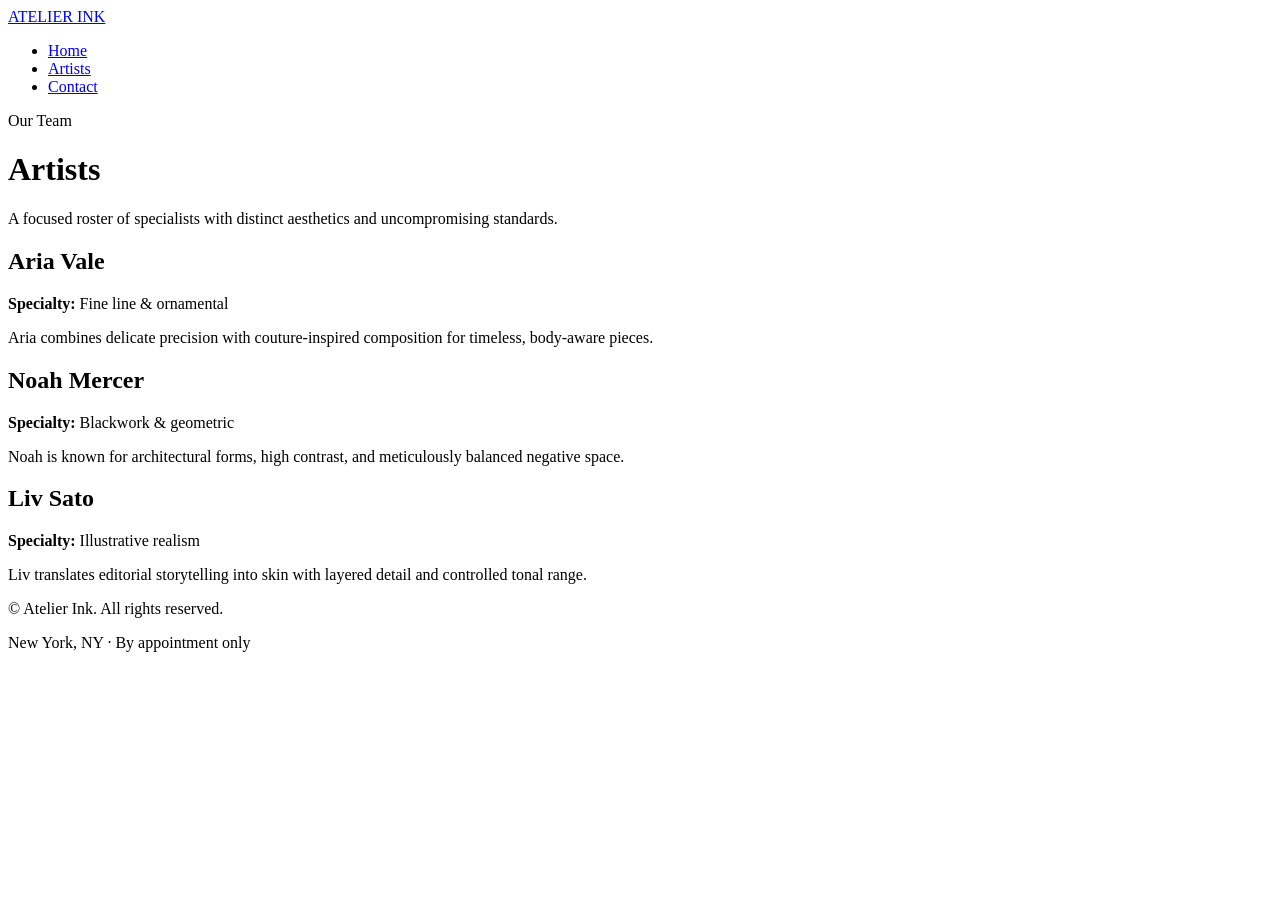
==== artists.html @ 6f8dde99 "Add artists.html with team details and layout" ====
<!doctype html>
<html lang="en">
<head>
  <meta charset="UTF-8" />
  <meta name="viewport" content="width=device-width, initial-scale=1.0" />
  <title>Artists — Atelier Ink</title>
  <meta name="description" content="Meet the artists at Atelier Ink, a premium tattoo studio focused on custom, editorial-quality work." />
  <link rel="stylesheet" href="styles.css" />
</head>
<body>
  <header class="site-header">
    <div class="container nav-wrap">
      <a href="index.html" class="brand">ATELIER INK</a>
      <nav>
        <ul class="nav-links">
          <li><a href="index.html">Home</a></li>
          <li><a href="artists.html" aria-current="page">Artists</a></li>
          <li><a href="contact.html">Contact</a></li>
        </ul>
      </nav>
    </div>
  </header>

  <main class="section">
    <div class="container">
      <p class="eyebrow">Our Team</p>
      <h1>Artists</h1>
      <p class="lead">A focused roster of specialists with distinct aesthetics and uncompromising standards.</p>

      <div class="grid two-col">
        <article class="card">
          <h2>Aria Vale</h2>
          <p><strong>Specialty:</strong> Fine line & ornamental</p>
          <p>Aria combines delicate precision with couture-inspired composition for timeless, body-aware pieces.</p>
        </article>
        <article class="card">
          <h2>Noah Mercer</h2>
          <p><strong>Specialty:</strong> Blackwork & geometric</p>
          <p>Noah is known for architectural forms, high contrast, and meticulously balanced negative space.</p>
        </article>
        <article class="card">
          <h2>Liv Sato</h2>
          <p><strong>Specialty:</strong> Illustrative realism</p>
          <p>Liv translates editorial storytelling into skin with layered detail and controlled tonal range.</p>
        </article>
      </div>
    </div>
  </main>

  <footer class="site-footer">
    <div class="container footer-wrap">
      <p>© <span id="year"></span> Atelier Ink. All rights reserved.</p>
      <p>New York, NY · By appointment only</p>
    </div>
  </footer>

  <script src="script.js"></script>
</body>
</html>
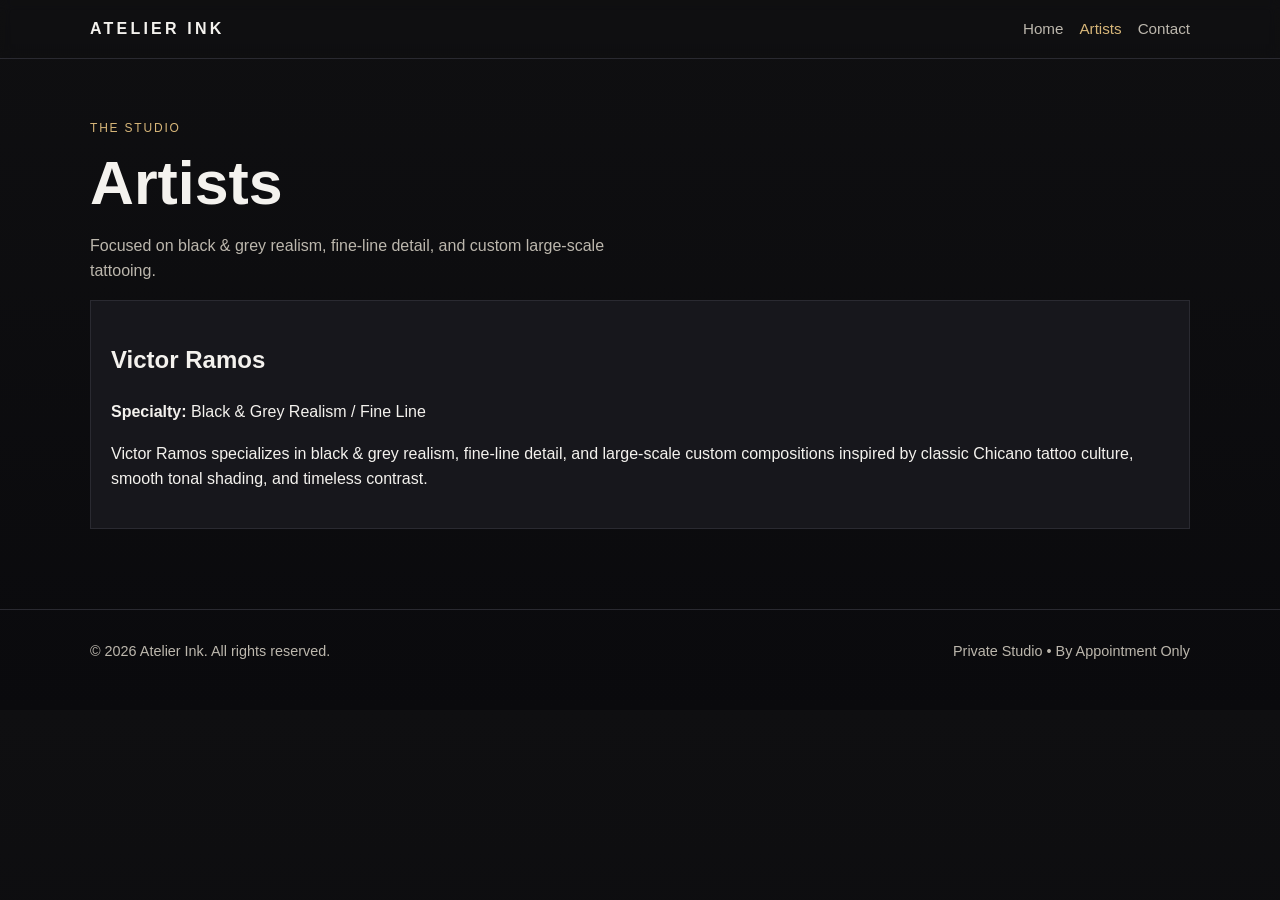
==== commit b74ac55c: "Update site copy across homepage, artists, and contact pages" ====
--- a/artists.html
+++ b/artists.html
@@ -23,25 +23,15 @@
 
   <main class="section">
     <div class="container">
-      <p class="eyebrow">Our Team</p>
+      <p class="eyebrow">THE STUDIO</p>
       <h1>Artists</h1>
-      <p class="lead">A focused roster of specialists with distinct aesthetics and uncompromising standards.</p>
+      <p class="lead">Focused on black & grey realism, fine-line detail, and custom large-scale tattooing.</p>
 
       <div class="grid two-col">
         <article class="card">
-          <h2>Aria Vale</h2>
-          <p><strong>Specialty:</strong> Fine line & ornamental</p>
-          <p>Aria combines delicate precision with couture-inspired composition for timeless, body-aware pieces.</p>
-        </article>
-        <article class="card">
-          <h2>Noah Mercer</h2>
-          <p><strong>Specialty:</strong> Blackwork & geometric</p>
-          <p>Noah is known for architectural forms, high contrast, and meticulously balanced negative space.</p>
-        </article>
-        <article class="card">
-          <h2>Liv Sato</h2>
-          <p><strong>Specialty:</strong> Illustrative realism</p>
-          <p>Liv translates editorial storytelling into skin with layered detail and controlled tonal range.</p>
+          <h2>Victor Ramos</h2>
+          <p><strong>Specialty:</strong> Black & Grey Realism / Fine Line</p>
+          <p>Victor Ramos specializes in black & grey realism, fine-line detail, and large-scale custom compositions inspired by classic Chicano tattoo culture, smooth tonal shading, and timeless contrast.</p>
         </article>
       </div>
     </div>
@@ -50,7 +40,7 @@
   <footer class="site-footer">
     <div class="container footer-wrap">
       <p>© <span id="year"></span> Atelier Ink. All rights reserved.</p>
-      <p>New York, NY · By appointment only</p>
+      <p>Private Studio • By Appointment Only</p>
     </div>
   </footer>
 
--- a/styles.css
+++ b/styles.css
@@ -0,0 +1,217 @@
+:root {
+  --bg: #0f0f11;
+  --panel: #17171c;
+  --text: #f4f2ee;
+  --muted: #bcb7ad;
+  --accent: #d7b679;
+  --line: #2a2a31;
+}
+
+* { box-sizing: border-box; }
+
+body {
+  margin: 0;
+  font-family: "Helvetica Neue", Helvetica, Arial, sans-serif;
+  color: var(--text);
+  background: linear-gradient(180deg, #0f0f11 0%, #0a0a0d 100%);
+  line-height: 1.6;
+}
+
+.container {
+  width: min(1100px, 92vw);
+  margin: 0 auto;
+}
+
+.site-header {
+  border-bottom: 1px solid var(--line);
+  backdrop-filter: blur(6px);
+}
+
+.nav-wrap {
+  display: flex;
+  align-items: center;
+  justify-content: space-between;
+  padding: 1rem 0;
+}
+
+.brand {
+  color: var(--text);
+  text-decoration: none;
+  letter-spacing: 0.2em;
+  font-weight: 700;
+}
+
+.nav-links {
+  list-style: none;
+  display: flex;
+  gap: 1rem;
+  margin: 0;
+  padding: 0;
+}
+
+.nav-links a {
+  color: var(--muted);
+  text-decoration: none;
+  font-size: 0.95rem;
+}
+
+.nav-links a[aria-current="page"],
+.nav-links a:hover {
+  color: var(--accent);
+}
+
+.hero {
+  padding: 6rem 0 4rem;
+}
+
+.eyebrow {
+  text-transform: uppercase;
+  letter-spacing: 0.15em;
+  color: var(--accent);
+  font-size: 0.75rem;
+}
+
+h1 {
+  font-size: clamp(2rem, 5vw, 3.8rem);
+  line-height: 1.1;
+  margin: 0.25rem 0 1rem;
+  max-width: 14ch;
+}
+
+.lead {
+  color: var(--muted);
+  max-width: 60ch;
+}
+
+.hero-actions {
+  display: flex;
+  gap: 0.75rem;
+  flex-wrap: wrap;
+  margin-top: 1.5rem;
+}
+
+.btn {
+  display: inline-block;
+  border: 1px solid var(--accent);
+  text-decoration: none;
+  padding: 0.7rem 1rem;
+  font-size: 0.9rem;
+  letter-spacing: 0.06em;
+}
+
+.btn-primary {
+  background: var(--accent);
+  color: #151515;
+}
+
+.btn-secondary {
+  color: var(--accent);
+}
+
+.section {
+  padding: 3rem 0;
+}
+
+.grid {
+  display: grid;
+  gap: 1rem;
+}
+
+.two-col { grid-template-columns: repeat(auto-fit, minmax(240px, 1fr)); }
+.three-col { grid-template-columns: repeat(auto-fit, minmax(220px, 1fr)); }
+
+.card {
+  background: var(--panel);
+  border: 1px solid var(--line);
+  padding: 1.25rem;
+}
+
+.narrow { max-width: 720px; }
+
+.site-footer {
+  border-top: 1px solid var(--line);
+  margin-top: 2rem;
+}
+
+.footer-wrap {
+  display: flex;
+  flex-wrap: wrap;
+  justify-content: space-between;
+  gap: 0.75rem;
+  padding: 1rem 0 2rem;
+  color: var(--muted);
+  font-size: 0.9rem;
+}
+
+.contact-card {
+  display: grid;
+  gap: 1rem;
+}
+
+.contact-heading {
+  margin: 0;
+  font-size: 1.2rem;
+}
+
+.contact-actions {
+  display: grid;
+  grid-template-columns: repeat(auto-fit, minmax(220px, 1fr));
+  gap: 0.75rem;
+}
+
+.contact-action {
+  display: flex;
+  align-items: center;
+  gap: 0.75rem;
+  text-decoration: none;
+  color: var(--text);
+  border: 1px solid var(--line);
+  background: #121217;
+  padding: 0.9rem;
+}
+
+.contact-action:hover,
+.contact-action:focus-visible {
+  border-color: var(--accent);
+}
+
+.contact-icon {
+  font-size: 1.25rem;
+}
+
+.contact-action strong,
+.contact-action small {
+  display: block;
+}
+
+.contact-action small {
+  color: var(--muted);
+}
+
+.social-links {
+  display: flex;
+  flex-wrap: wrap;
+  gap: 0.75rem;
+}
+
+.social-link {
+  display: inline-flex;
+  align-items: center;
+  gap: 0.45rem;
+  border: 1px solid var(--line);
+  padding: 0.5rem 0.7rem;
+  color: var(--muted);
+  text-decoration: none;
+}
+
+.social-link:hover,
+.social-link:focus-visible {
+  color: var(--accent);
+  border-color: var(--accent);
+}
+
+.social-link svg {
+  width: 1rem;
+  height: 1rem;
+  fill: currentColor;
+}
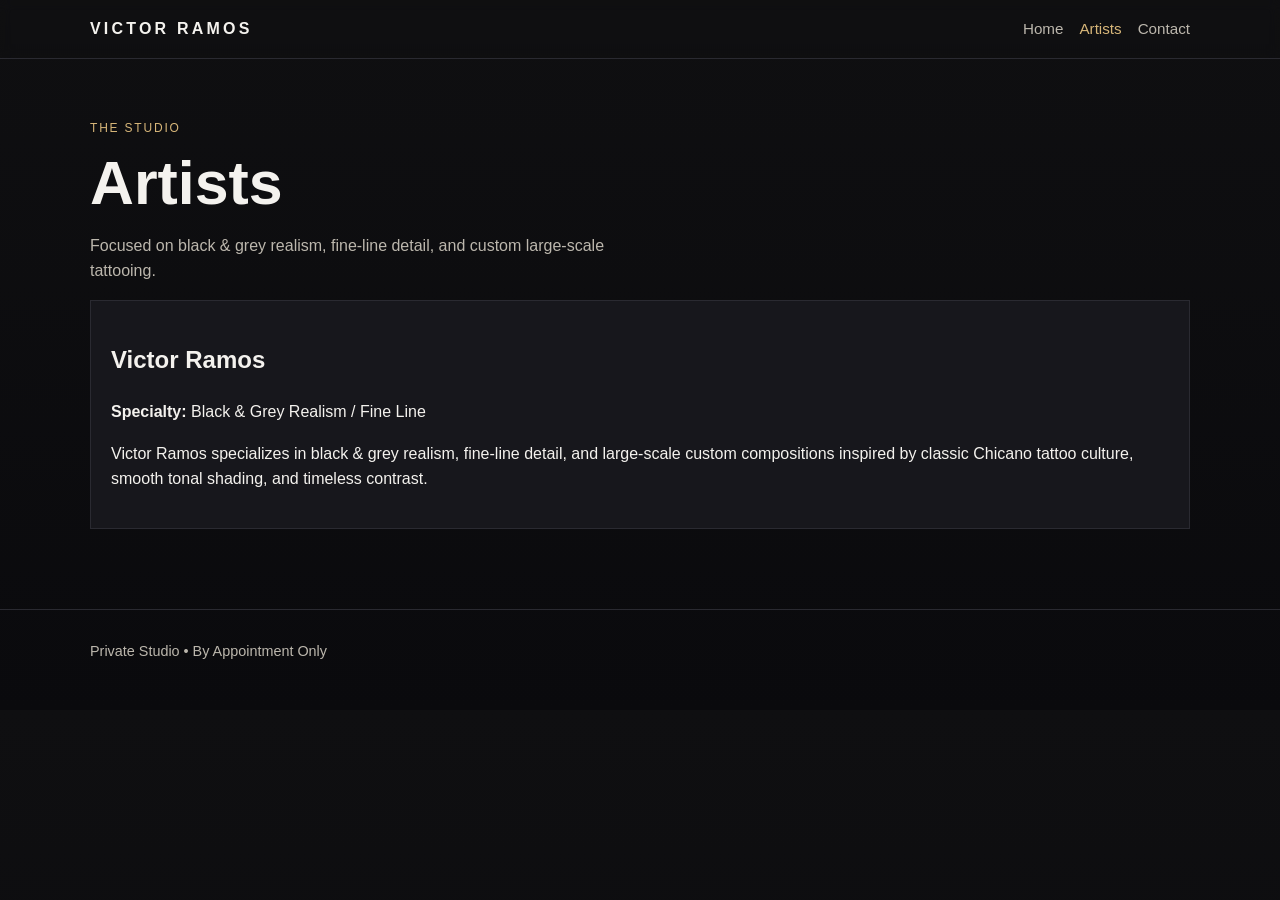
==== commit e2cc7cdf: "Replace Atelier branding with Victor Ramos and remove copyright line" ====
--- a/artists.html
+++ b/artists.html
@@ -3,14 +3,14 @@
 <head>
   <meta charset="UTF-8" />
   <meta name="viewport" content="width=device-width, initial-scale=1.0" />
-  <title>Artists — Atelier Ink</title>
-  <meta name="description" content="Meet the artists at Atelier Ink, a premium tattoo studio focused on custom, editorial-quality work." />
+  <title>Artists — Victor Ramos</title>
+  <meta name="description" content="Meet the artists at Victor Ramos, a premium tattoo studio focused on custom, editorial-quality work." />
   <link rel="stylesheet" href="styles.css" />
 </head>
 <body>
   <header class="site-header">
     <div class="container nav-wrap">
-      <a href="index.html" class="brand">ATELIER INK</a>
+      <a href="index.html" class="brand">VICTOR RAMOS</a>
       <nav>
         <ul class="nav-links">
           <li><a href="index.html">Home</a></li>
@@ -39,7 +39,6 @@
 
   <footer class="site-footer">
     <div class="container footer-wrap">
-      <p>© <span id="year"></span> Atelier Ink. All rights reserved.</p>
       <p>Private Studio • By Appointment Only</p>
     </div>
   </footer>
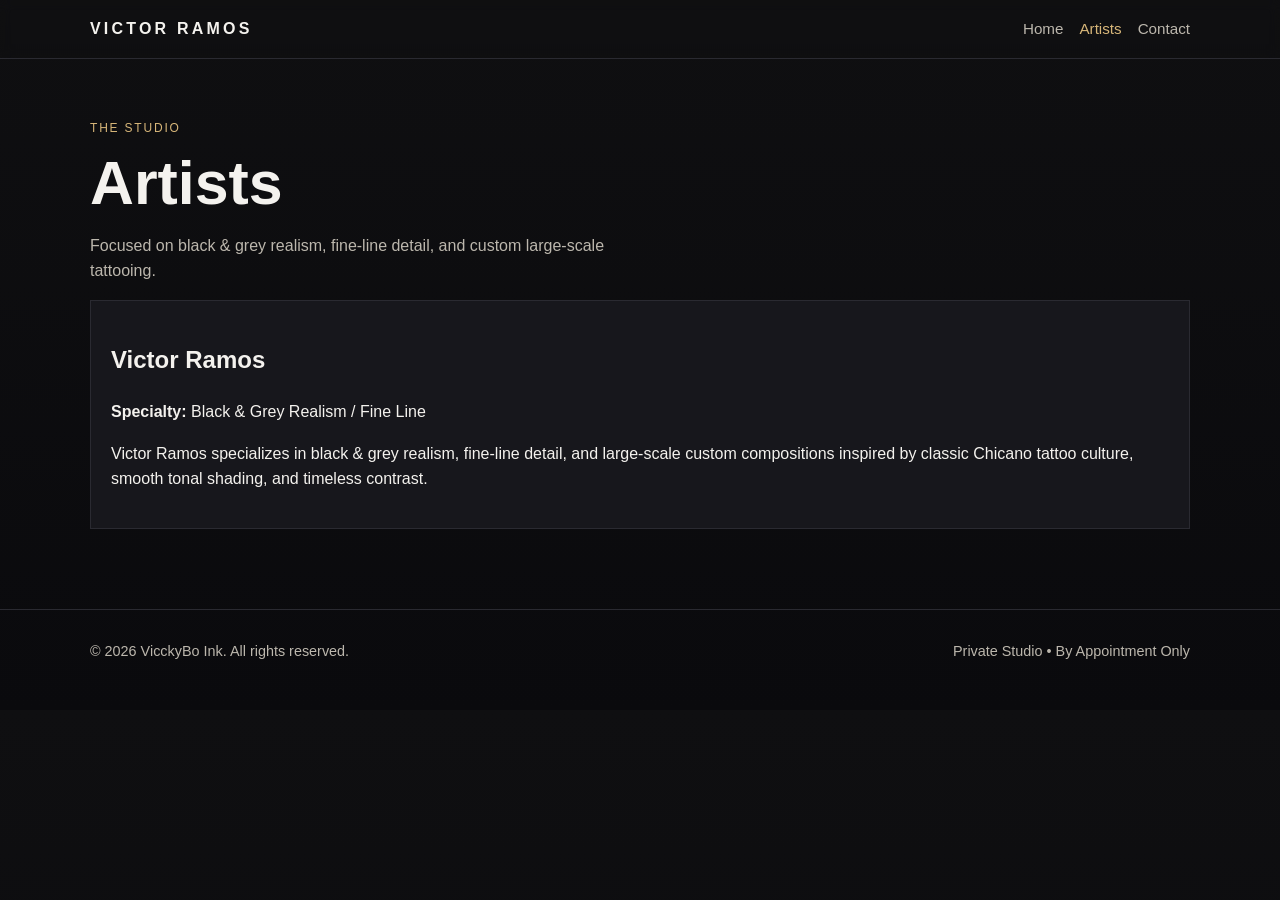
==== commit 0de988da: "Merge branch 'main' into codex/update-copy-for-homepage-and-contact-page-ys86gw" ====
--- a/artists.html
+++ b/artists.html
@@ -39,6 +39,7 @@
 
   <footer class="site-footer">
     <div class="container footer-wrap">
+<p>© <span id="year"></span> VicckyBo Ink. All rights reserved.</p>
       <p>Private Studio • By Appointment Only</p>
     </div>
   </footer>
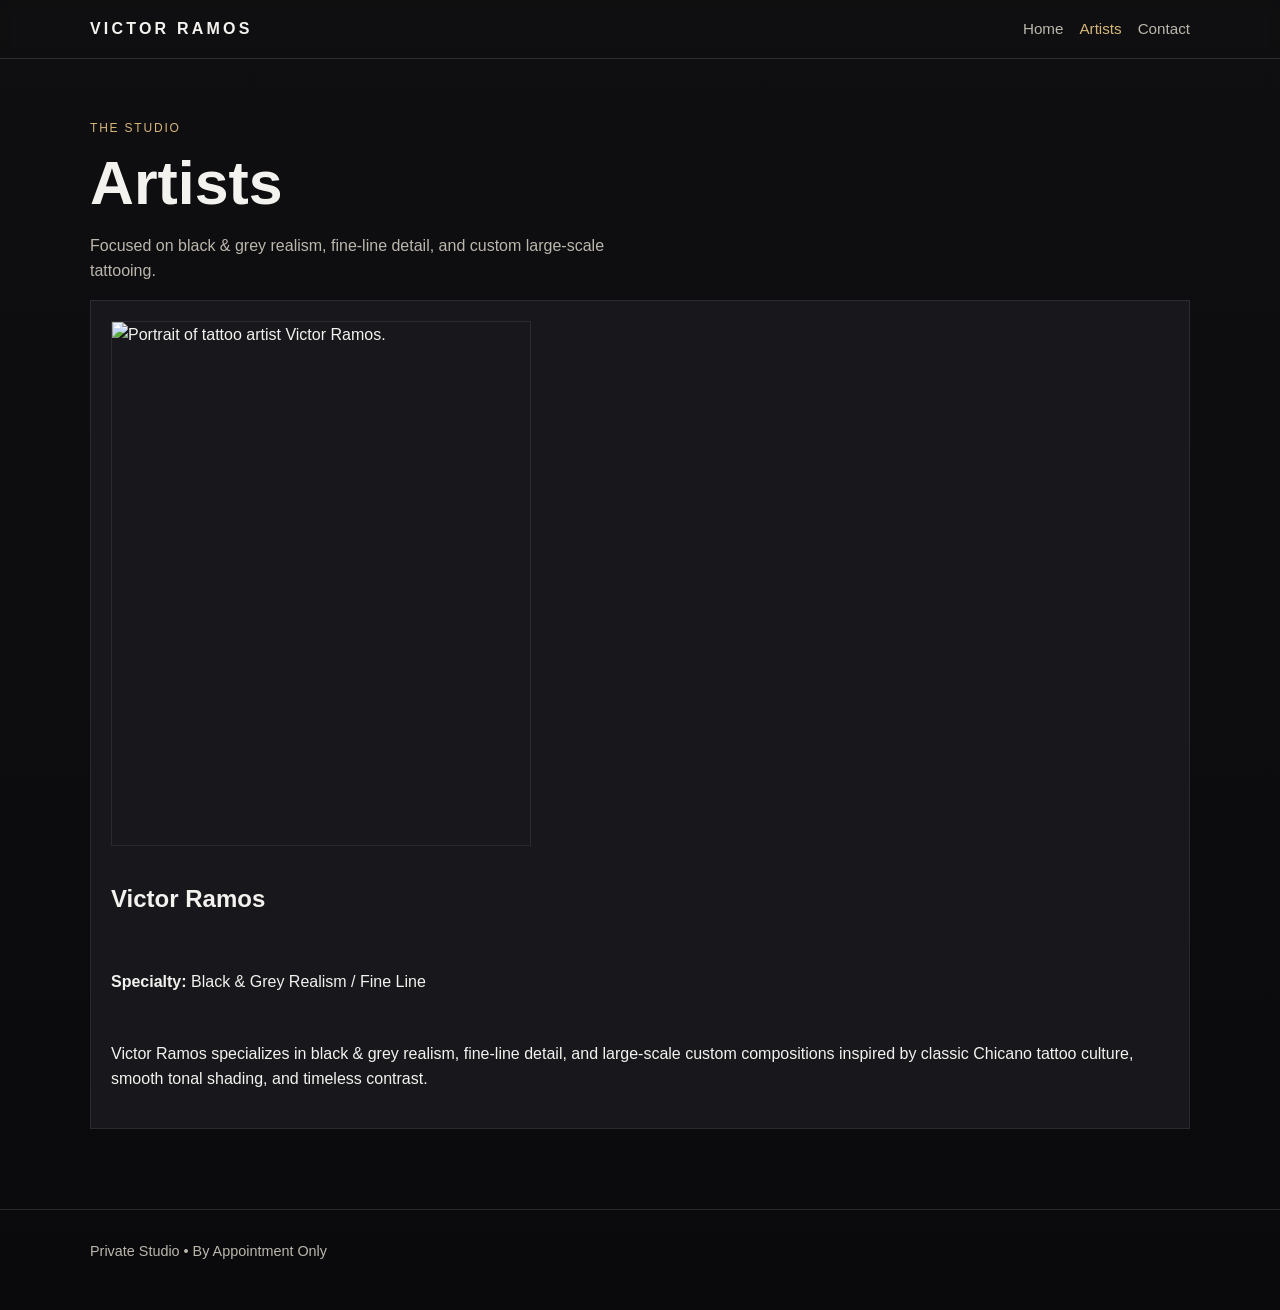
==== commit 3a97472f: "Wire site imagery to GitHub-hosted Site Images assets" ====
--- a/artists.html
+++ b/artists.html
@@ -28,7 +28,8 @@
       <p class="lead">Focused on black & grey realism, fine-line detail, and custom large-scale tattooing.</p>
 
       <div class="grid two-col">
-        <article class="card">
+        <article class="card artist-card">
+          <img class="artist-image" src="https://raw.githubusercontent.com/cmoreno0728-lang/Tattoo/2704f4b5204ef7a950c5114af27499baaf9cd578/Site%20Images/IMG_3570.JPG" alt="Portrait of tattoo artist Victor Ramos." loading="lazy" />
           <h2>Victor Ramos</h2>
           <p><strong>Specialty:</strong> Black & Grey Realism / Fine Line</p>
           <p>Victor Ramos specializes in black & grey realism, fine-line detail, and large-scale custom compositions inspired by classic Chicano tattoo culture, smooth tonal shading, and timeless contrast.</p>
@@ -39,7 +40,6 @@
 
   <footer class="site-footer">
     <div class="container footer-wrap">
-<p>© <span id="year"></span> VicckyBo Ink. All rights reserved.</p>
       <p>Private Studio • By Appointment Only</p>
     </div>
   </footer>
--- a/styles.css
+++ b/styles.css
@@ -215,3 +215,42 @@
   height: 1rem;
   fill: currentColor;
 }
+
+
+.hero-photo {
+  background-image: linear-gradient(rgba(8,8,10,.72), rgba(8,8,10,.72)), url("https://raw.githubusercontent.com/cmoreno0728-lang/Tattoo/2704f4b5204ef7a950c5114af27499baaf9cd578/Site%20Images/IMG_3568.JPG");
+  background-size: cover;
+  background-position: center;
+}
+
+.card-image {
+  width: 100%;
+  aspect-ratio: 4 / 3;
+  object-fit: cover;
+  border: 1px solid var(--line);
+  margin-bottom: 0.85rem;
+}
+
+.artist-card {
+  display: grid;
+  gap: 0.9rem;
+}
+
+.artist-image {
+  width: 100%;
+  max-width: 420px;
+  aspect-ratio: 4 / 5;
+  object-fit: cover;
+  border: 1px solid var(--line);
+}
+
+.contact-feature {
+  margin: 0 0 1rem;
+}
+
+.contact-feature img {
+  width: 100%;
+  aspect-ratio: 16 / 9;
+  object-fit: cover;
+  border: 1px solid var(--line);
+}
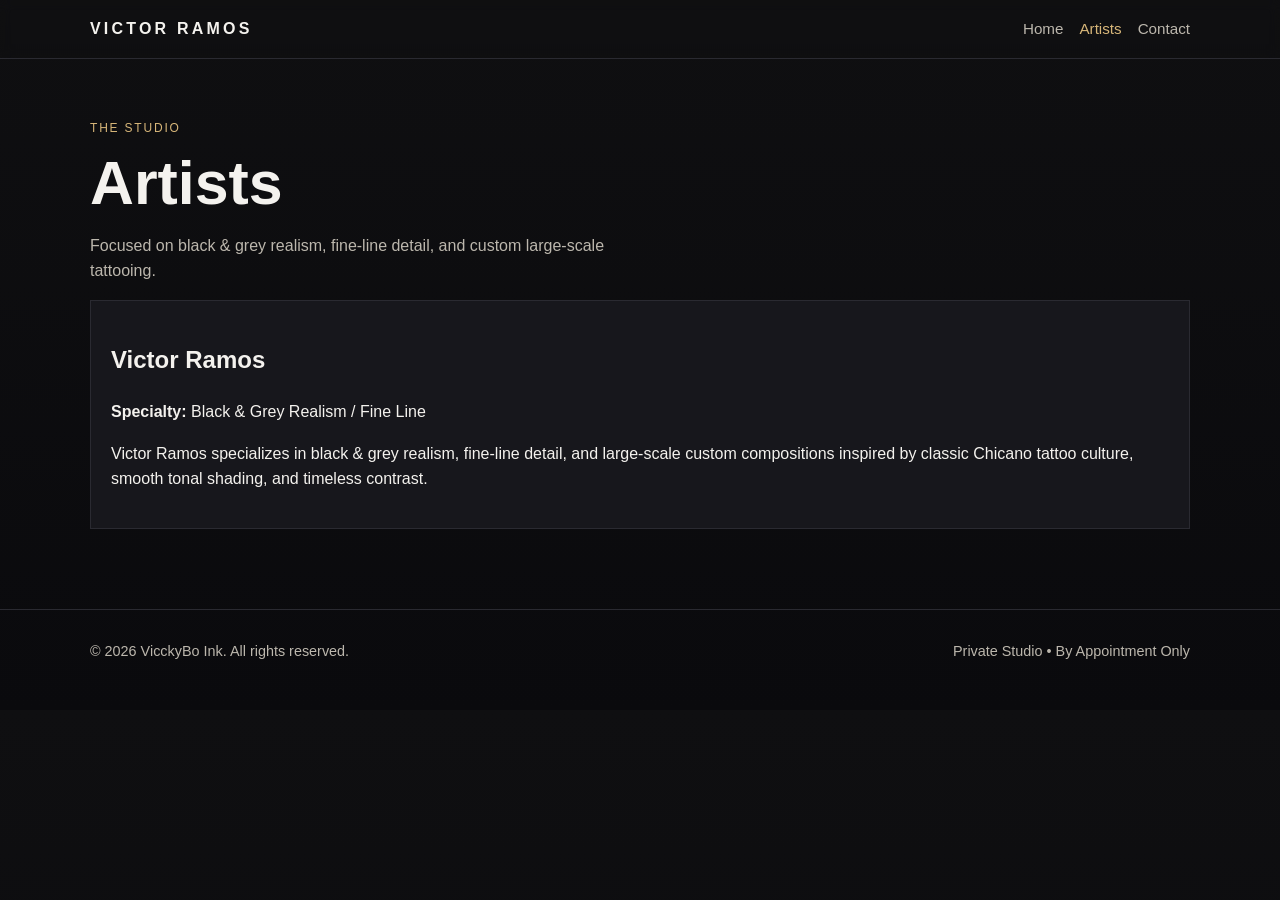
==== commit 0e70fb9d: "Merge branch 'main' into codex/update-copy-for-homepage-and-contact-page-ndtle5" ====
--- a/artists.html
+++ b/artists.html
@@ -28,8 +28,7 @@
       <p class="lead">Focused on black & grey realism, fine-line detail, and custom large-scale tattooing.</p>
 
       <div class="grid two-col">
-        <article class="card artist-card">
-          <img class="artist-image" src="https://raw.githubusercontent.com/cmoreno0728-lang/Tattoo/2704f4b5204ef7a950c5114af27499baaf9cd578/Site%20Images/IMG_3570.JPG" alt="Portrait of tattoo artist Victor Ramos." loading="lazy" />
+        <article class="card">
           <h2>Victor Ramos</h2>
           <p><strong>Specialty:</strong> Black & Grey Realism / Fine Line</p>
           <p>Victor Ramos specializes in black & grey realism, fine-line detail, and large-scale custom compositions inspired by classic Chicano tattoo culture, smooth tonal shading, and timeless contrast.</p>
@@ -40,6 +39,7 @@
 
   <footer class="site-footer">
     <div class="container footer-wrap">
+<p>© <span id="year"></span> VicckyBo Ink. All rights reserved.</p>
       <p>Private Studio • By Appointment Only</p>
     </div>
   </footer>
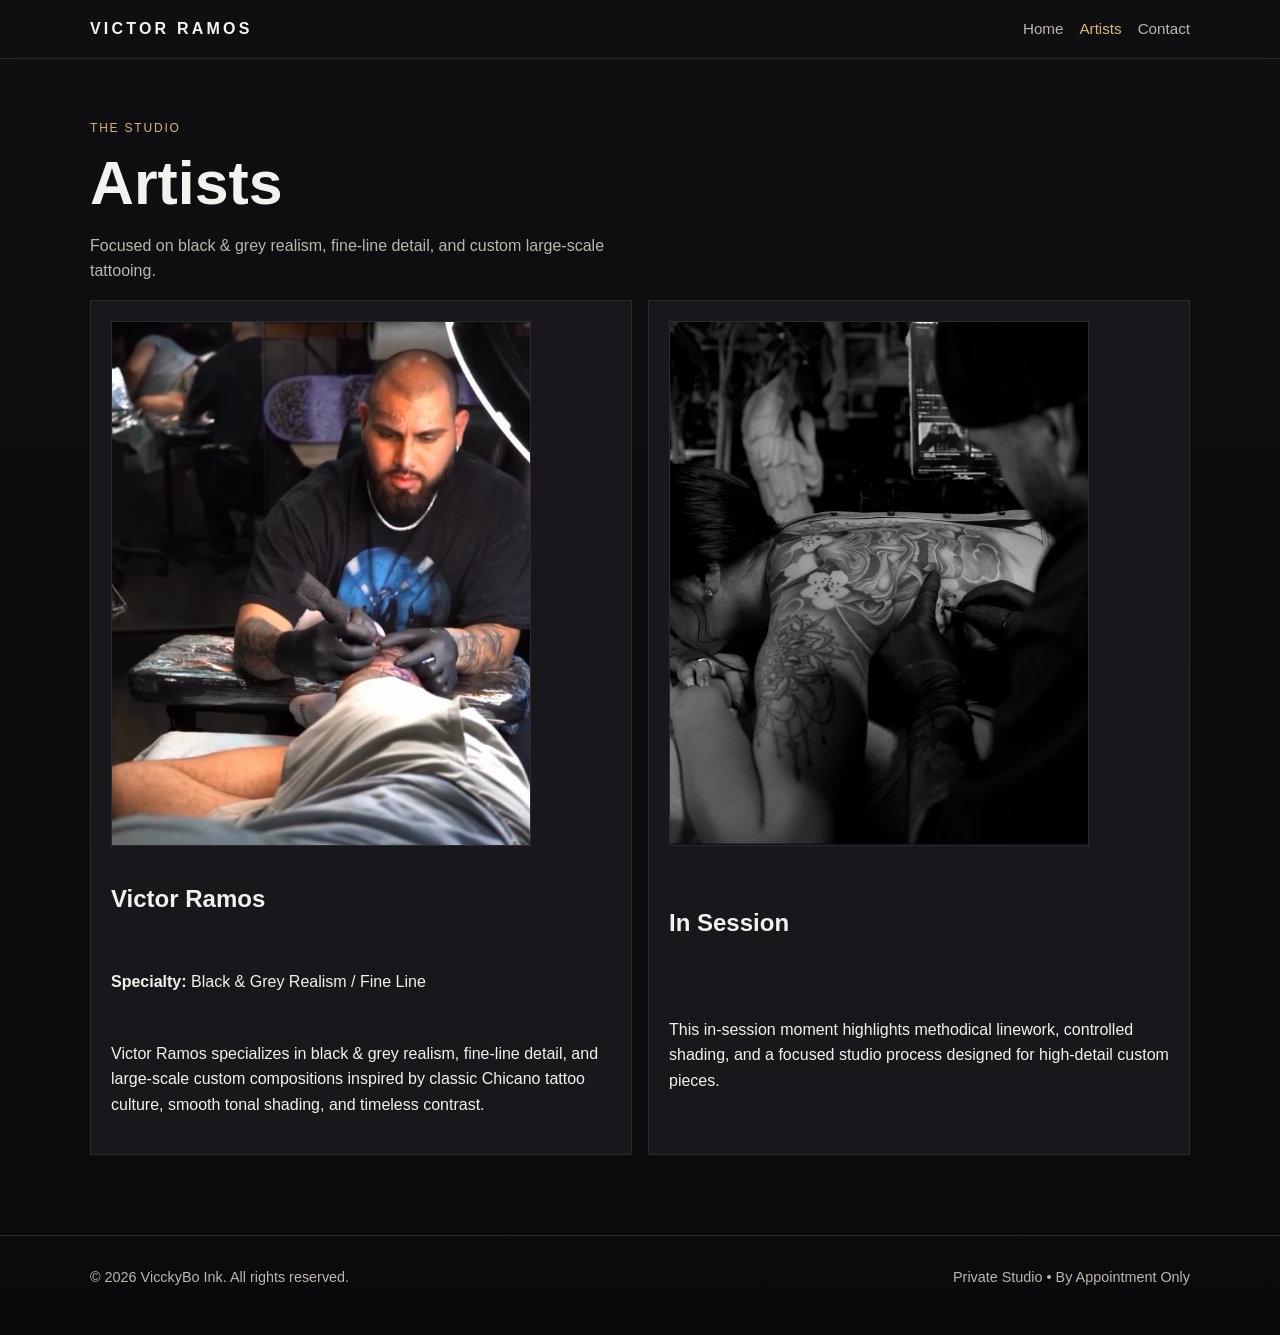
==== commit ea292241: "Add strategic gallery and artist action photos across site" ====
--- a/artists.html
+++ b/artists.html
@@ -28,10 +28,17 @@
       <p class="lead">Focused on black & grey realism, fine-line detail, and custom large-scale tattooing.</p>
 
       <div class="grid two-col">
-        <article class="card">
+        <article class="card artist-card">
+          <img class="artist-image" src="Site Images/IMG_3570.jpg" alt="Tattoo artist actively tattooing a client with his face visible." loading="lazy" />
           <h2>Victor Ramos</h2>
           <p><strong>Specialty:</strong> Black & Grey Realism / Fine Line</p>
           <p>Victor Ramos specializes in black & grey realism, fine-line detail, and large-scale custom compositions inspired by classic Chicano tattoo culture, smooth tonal shading, and timeless contrast.</p>
+        </article>
+
+        <article class="card artist-card">
+          <img class="artist-image" src="Site Images/IMG_3568.jpg" alt="Tattoo artist working from behind while tattooing a client." loading="lazy" />
+          <h2>In Session</h2>
+          <p>This in-session moment highlights methodical linework, controlled shading, and a focused studio process designed for high-detail custom pieces.</p>
         </article>
       </div>
     </div>
--- a/styles.css
+++ b/styles.css
@@ -218,7 +218,7 @@
 
 
 .hero-photo {
-  background-image: linear-gradient(rgba(8,8,10,.72), rgba(8,8,10,.72)), url("https://raw.githubusercontent.com/cmoreno0728-lang/Tattoo/2704f4b5204ef7a950c5114af27499baaf9cd578/Site%20Images/IMG_3568.JPG");
+  background-image: linear-gradient(rgba(8,8,10,.72), rgba(8,8,10,.72)), url("Site Images/IMG_3568.jpg");
   background-size: cover;
   background-position: center;
 }
